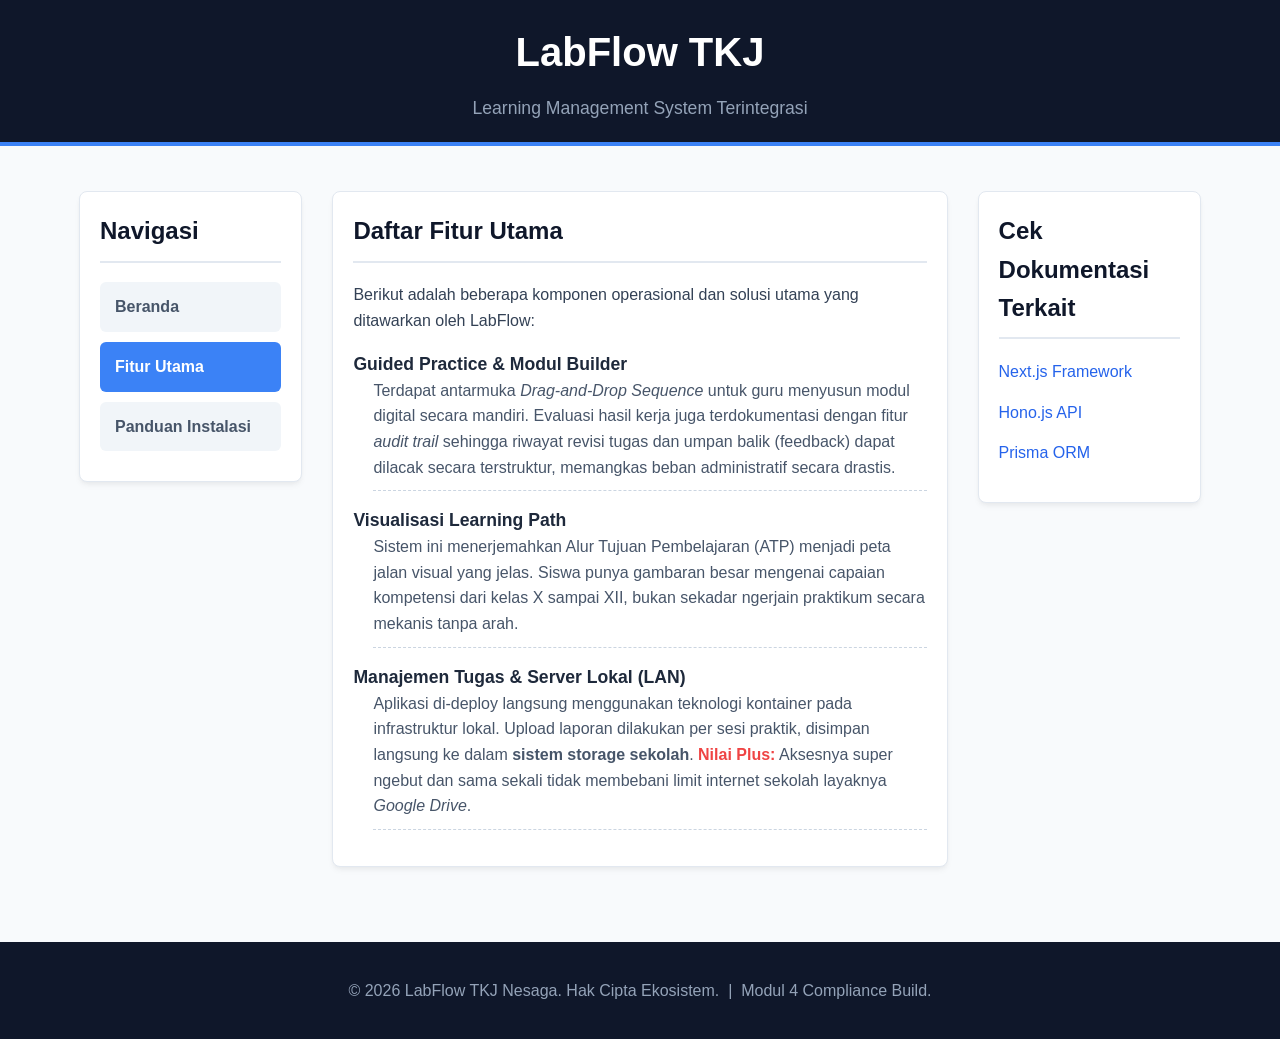
==== fitur.html @ a498498f "Add files via upload" ====
<!DOCTYPE html>
<html lang="id">

<head>
    <meta charset="UTF-8">
    <meta name="viewport" content="width=device-width, initial-scale=1.0">
    <title>Fitur Utama - LabFlow TKJ Nesaga</title>
    <!-- CSS External -->
    <link rel="stylesheet" href="style.css">
    <!-- CSS Internal -->
    <style>
        .active-link {
            background-color: #3b82f6 !important;
            color: white !important;
        }

        dt {
            font-weight: bold;
            color: #1e293b;
            font-size: 1.1rem;
            margin-top: 15px;
        }

        dd {
            margin-left: 20px;
            color: #475569;
            padding-bottom: 10px;
            border-bottom: 1px dashed #cbd5e1;
            margin-bottom: 15px;
        }
    </style>
</head>

<body>

    <div class="header">
        <h1>LabFlow TKJ</h1>
        <p>Learning Management System Terintegrasi</p>
    </div>

    <div class="layout-wrapper">
        <div class="sidebar-left">
            <div class="card">
                <h2>Navigasi</h2>
                <ul class="nav-menu">
                    <li><a href="index.html">Beranda</a></li>
                    <li><a href="fitur.html" class="active-link">Fitur Utama</a></li>
                    <li><a href="instalasi.html">Panduan Instalasi</a></li>
                </ul>
            </div>
        </div>

        <div class="main-content">
            <div class="card">
                <h2>Daftar Fitur Utama</h2>
                <p>Berikut adalah beberapa komponen operasional dan solusi utama yang ditawarkan oleh LabFlow:</p>

                <!-- Definition List (Modul 3) -->
                <dl>
                    <dt>Guided Practice &amp; Modul Builder</dt>
                    <dd>
                        Terdapat antarmuka <i>Drag-and-Drop Sequence</i> untuk guru menyusun modul digital secara
                        mandiri. Evaluasi hasil kerja juga terdokumentasi dengan fitur <i>audit trail</i> sehingga
                        riwayat revisi tugas dan umpan balik (feedback) dapat dilacak secara terstruktur, memangkas
                        beban administratif secara drastis.
                    </dd>

                    <dt>Visualisasi Learning Path</dt>
                    <dd>
                        Sistem ini menerjemahkan Alur Tujuan Pembelajaran (ATP) menjadi peta jalan visual yang jelas.
                        Siswa punya gambaran besar mengenai capaian kompetensi dari kelas X sampai XII, bukan sekadar
                        ngerjain praktikum secara mekanis tanpa arah.
                    </dd>

                    <dt>Manajemen Tugas &amp; Server Lokal (LAN)</dt>
                    <dd>
                        Aplikasi di-deploy langsung menggunakan teknologi kontainer pada infrastruktur lokal. Upload
                        laporan dilakukan per sesi praktik, disimpan langsung ke dalam <b>sistem storage sekolah</b>.
                        <!-- Inline CSS pada tag <b> -->
                        <b style="color: #ef4444;">Nilai Plus:</b> Aksesnya super ngebut dan sama sekali tidak membebani
                        limit internet sekolah layaknya <i>Google Drive</i>.
                    </dd>
                </dl>
            </div>
        </div>

        <div class="sidebar-right">
            <div class="card external-links">
                <h2>Cek Dokumentasi Terkait</h2>
                <ul>
                    <li><a href="https://nextjs.org/" target="_blank">Next.js Framework</a></li>
                    <li><a href="https://hono.dev/" target="_blank">Hono.js API</a></li>
                    <li><a href="https://www.prisma.io/" target="_blank">Prisma ORM</a></li>
                </ul>
            </div>
        </div>

        <div class="clear-layout"></div>
    </div>

    <div class="footer">
        <p>&copy; 2026 LabFlow TKJ Nesaga. Hak Cipta Ekosistem.&nbsp;&nbsp;|&nbsp;&nbsp;Modul 4 Compliance Build.</p>
    </div>

</body>

</html>
---- style.css ----
/* style.css - Definisi Eksternal CSS */
* {
    box-sizing: border-box;
}

body {
    font-family: 'Inter', 'Segoe UI', Tahoma, Geneva, Verdana, sans-serif;
    margin: 0;
    padding: 0;
    background-color: #f8fafc;
    color: #334155;
    line-height: 1.6;
}

.header {
    background-color: #0f172a;
    color: #ffffff;
    padding: 20px 40px;
    text-align: center;
    border-bottom: 4px solid #3b82f6;
}

.header h1 {
    margin: 0 0 10px 0;
    font-size: 2.5rem;
}

.header p {
    margin: 0;
    font-size: 1.1rem;
    color: #94a3b8;
}

/* Layout 3 Kolom - Float Based System */
.layout-wrapper {
    width: 90%;
    max-width: 1400px;
    margin: 30px auto;
}

.sidebar-left {
    float: left;
    width: 22%;
    padding: 15px;
}

.main-content {
    float: left;
    width: 56%;
    padding: 15px;
}

.sidebar-right {
    float: left;
    width: 22%;
    padding: 15px;
}

/* Clearfix */
.clear-layout {
    clear: both;
}

/* Komponen / Cards */
.card {
    background-color: #ffffff;
    border-radius: 8px;
    padding: 20px;
    margin-bottom: 20px;
    box-shadow: 0 4px 6px -1px rgba(0, 0, 0, 0.05), 0 2px 4px -1px rgba(0, 0, 0, 0.03);
    border: 1px solid #e2e8f0;
}

.card h2 {
    color: #0f172a;
    border-bottom: 2px solid #e2e8f0;
    padding-bottom: 10px;
    margin-top: 0;
}

/* Menu Navigasi */
.nav-menu {
    list-style-type: none;
    padding: 0;
    margin: 0;
}

.nav-menu li {
    margin-bottom: 10px;
}

.nav-menu a {
    display: block;
    padding: 12px 15px;
    text-decoration: none;
    color: #475569;
    background-color: #f1f5f9;
    border-radius: 6px;
    font-weight: bold;
}

.nav-menu a:hover {
    background-color: #e2e8f0;
    color: #1e293b;
}

/* Link Eksternal */
.external-links ul {
    list-style-type: none;
    padding: 0;
}

.external-links li {
    margin-bottom: 15px;
}

.external-links a {
    color: #2563eb;
    text-decoration: none;
}

.external-links a:hover {
    text-decoration: underline;
}

.footer {
    background-color: #0f172a;
    color: #94a3b8;
    text-align: center;
    padding: 20px;
    margin-top: 40px;
}
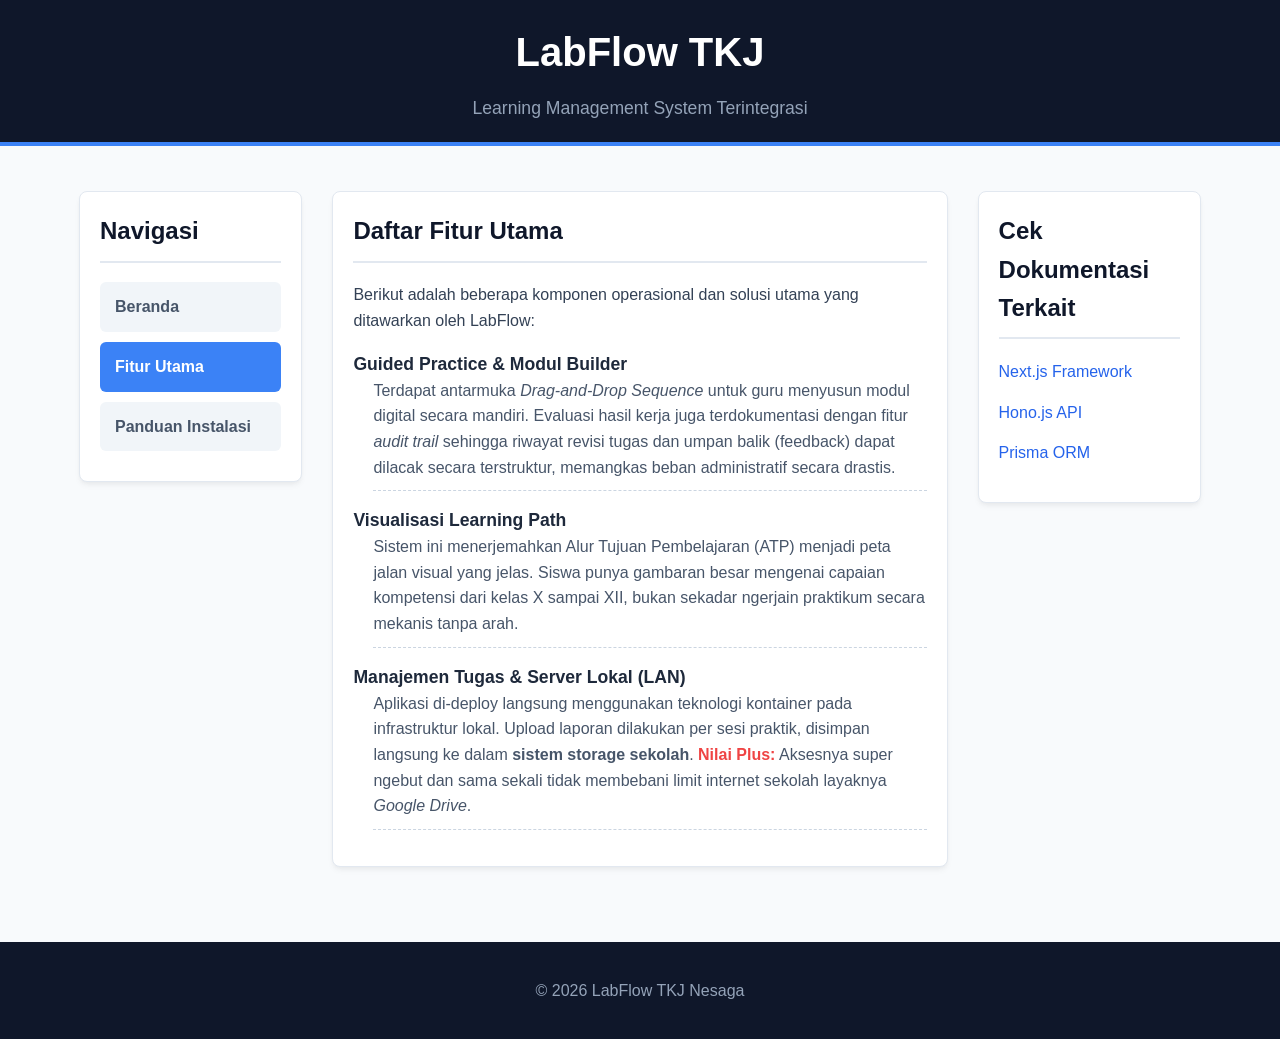
==== commit 2e21b2f7: "Update fitur.html" ====
--- a/fitur.html
+++ b/fitur.html
@@ -99,9 +99,9 @@
     </div>
 
     <div class="footer">
-        <p>&copy; 2026 LabFlow TKJ Nesaga. Hak Cipta Ekosistem.&nbsp;&nbsp;|&nbsp;&nbsp;Modul 4 Compliance Build.</p>
+        <p>&copy; 2026 LabFlow TKJ Nesaga</p>
     </div>
 
 </body>
 
-</html>+</html>
